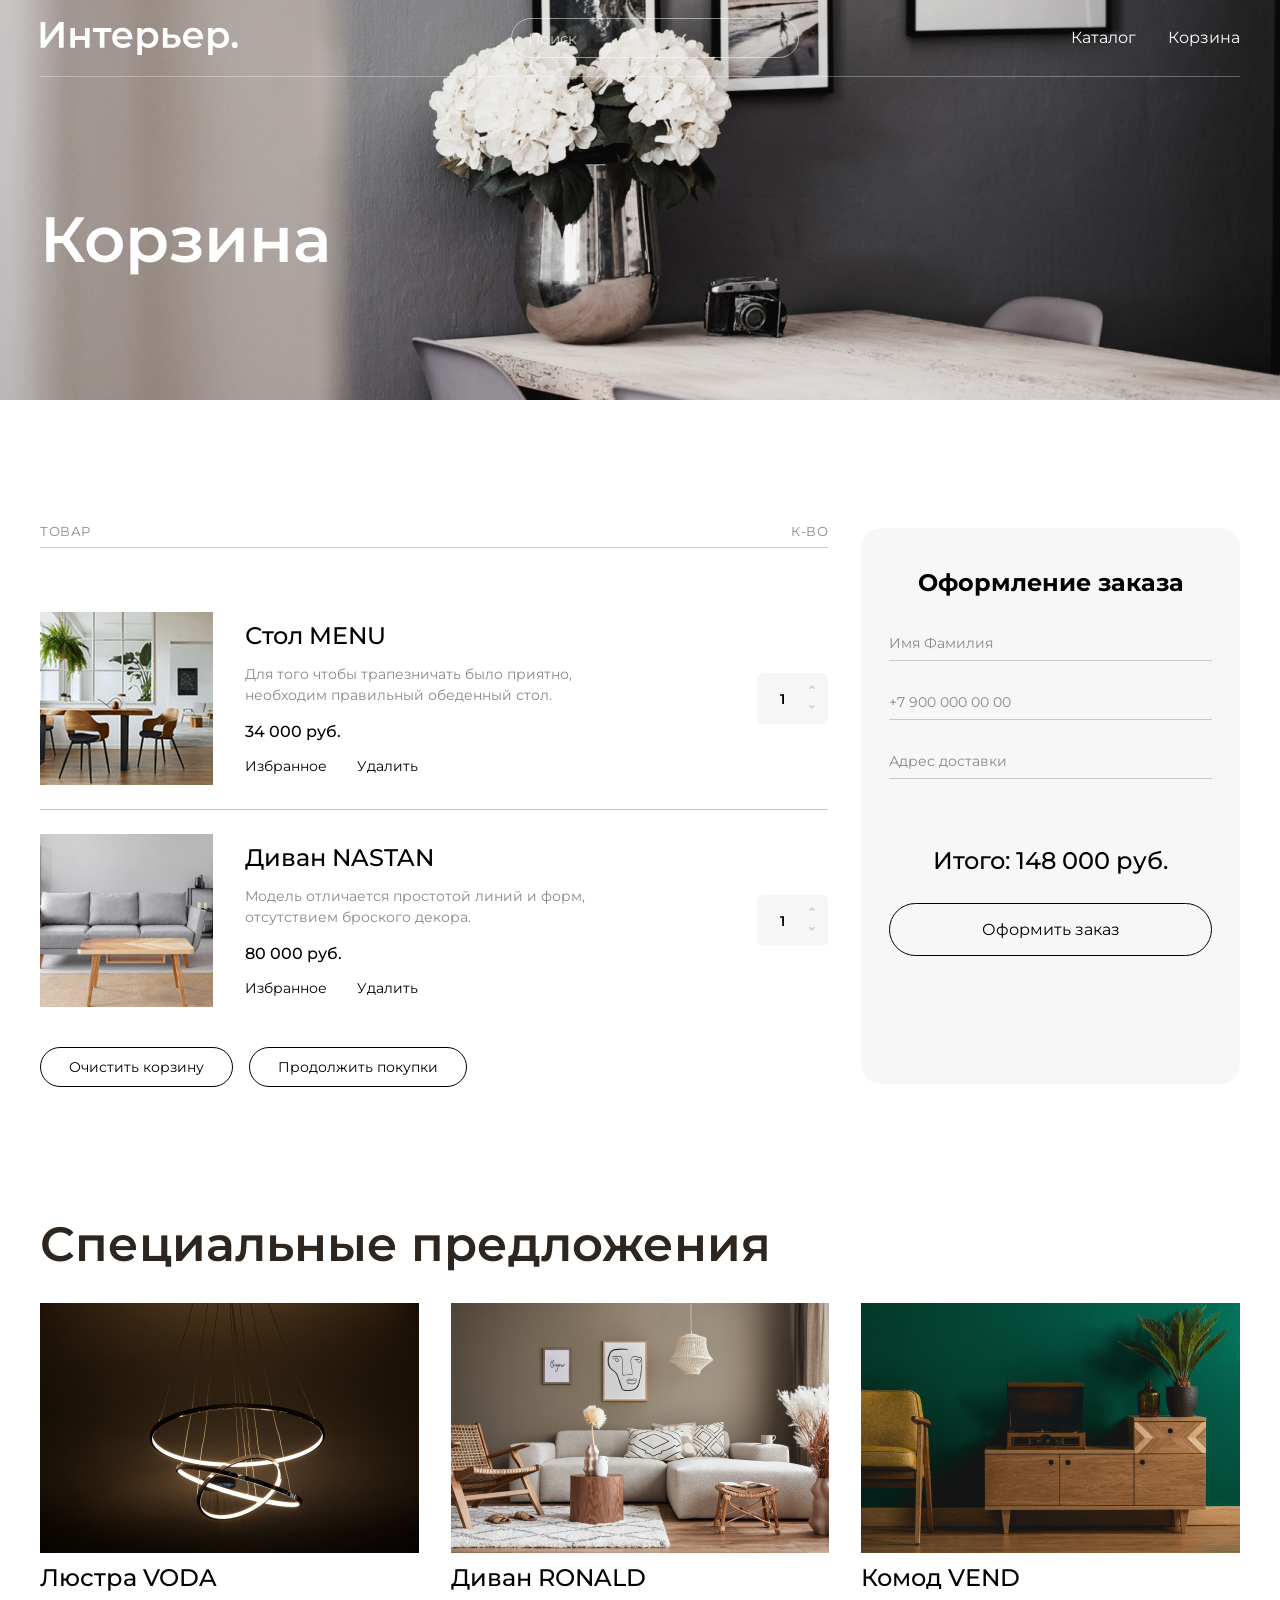
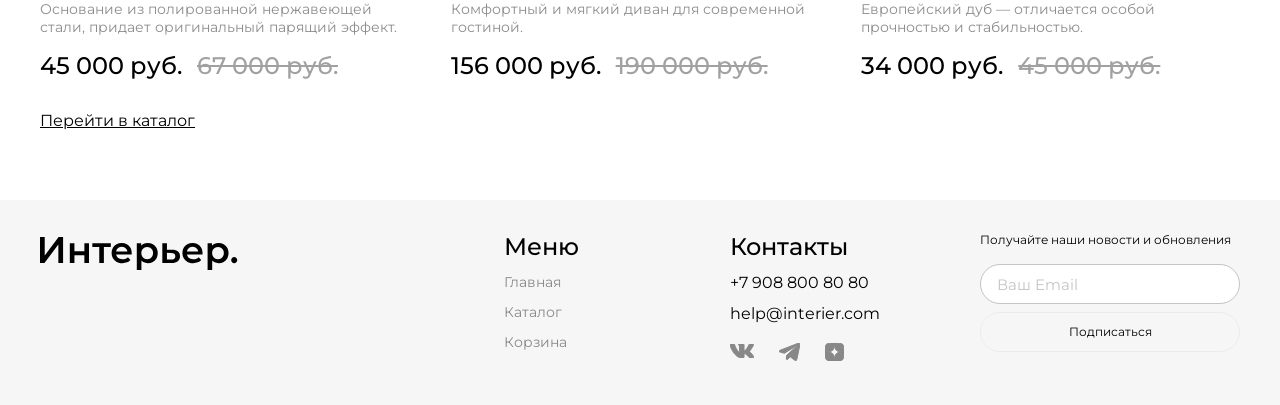
==== card.html @ 229fd005 "Add files via upload" ====
<!DOCTYPE html>
<html lang="ru">
<head>
    <meta charset="UTF-8">
    <meta name="viewport" content="width=device-width, initial-scale=1.0">
    <title>Корзина</title>
    <link rel="preconnect" href="https://fonts.googleapis.com">
    <link rel="preconnect" href="https://fonts.gstatic.com" crossorigin>
    <link href="https://fonts.googleapis.com/css2?family=Montserrat:ital,wght@0,100..900;1,100..900&display=swap" rel="stylesheet">
    <link rel="stylesheet" href="./style.css">
</head>
<body class="page-card">
    <header class="header">
        <div class="container">
            <div class="header__content">
                <a class="logo" href="index.html">
                    <img class="logo-image" src="Img/logo.svg" alt="Логотип мебельного магазина">
                </a>
                <input placeholder="Поиск" class="header__input" type="text" aria-label="Поиск товаров">
                <nav class="nav" aria-label="Основное меню">
                    <ul class="nav__list">
                        <li class="nav__item"><a class="nav__link" href="catalog.html">Каталог</a></li>
                        <li class="nav__item"><a class="nav__link" href="card.html">Корзина</a></li>
                    </ul>
                </nav>
   
                <!-- Мобильная навигация (иконки) -->
                <div class="nav-mobile">
                    <a href="#">
                        <svg width="19" height="19" viewBox="0 0 19 19" fill="none" xmlns="http://www.w3.org/2000/svg">
                            <g clip-path="url(#clip0_53373_428)">
                                <path
                                    d="M9.29907 1.11316C10.9342 1.06267 12.5273 1.63644 13.7542 2.71863C14.9811 3.80099 15.7498 5.31046 15.9036 6.93933C16.0545 8.53827 15.5992 10.133 14.634 11.4139L17.968 14.7469C18.0508 14.8297 18.1166 14.9279 18.1614 15.036C18.2062 15.1442 18.2297 15.2607 18.2297 15.3778C18.2297 15.4949 18.2062 15.6114 18.1614 15.7196C18.1165 15.8277 18.0508 15.9259 17.968 16.0087C17.8853 16.0914 17.7871 16.1572 17.679 16.202C17.5707 16.2469 17.4543 16.2694 17.3372 16.2694C17.22 16.2694 17.1036 16.2469 16.9954 16.202C16.8873 16.1572 16.789 16.0914 16.7063 16.0087L13.3733 12.6747C12.0925 13.6424 10.4962 14.0991 8.89575 13.9491C7.26568 13.7962 5.75519 13.0275 4.67212 11.7997C3.58905 10.5718 3.01496 8.97713 3.06665 7.3407C3.11846 5.7041 3.79274 4.14806 4.95142 2.99109C6.10904 1.83516 7.66391 1.16376 9.29907 1.11316ZM9.50903 2.91882C8.28235 2.92382 7.10691 3.41275 6.2395 4.28015C5.37213 5.14755 4.88317 6.32302 4.87817 7.54968C4.87324 8.77628 5.35288 9.95557 6.21313 10.83C6.64353 11.2674 7.15644 11.6151 7.72192 11.8534C8.28759 12.0918 8.89521 12.2161 9.50903 12.2186C10.1227 12.2211 10.7307 12.1017 11.2981 11.868C11.8657 11.6343 12.3816 11.2903 12.8157 10.8563C13.2497 10.4223 13.5936 9.90633 13.8274 9.33875C14.061 8.77131 14.1804 8.16333 14.178 7.54968C14.1755 6.93585 14.0511 6.32824 13.8127 5.76257C13.5744 5.19707 13.2267 4.68419 12.7893 4.25378C11.9149 3.3935 10.7357 2.91387 9.50903 2.91882Z"
                                    fill="white" stroke="white" stroke-width="0.2" />
                            </g>
                            <defs>
                                <clipPath id="clip0_53373_428">
                                    <rect width="19" height="19" fill="white" />
                                </clipPath>
                            </defs>
                        </svg>
                    </a>
                    <a href="Catalogg.html">
                        <svg width="20" height="20" viewBox="0 0 20 20" fill="none" xmlns="http://www.w3.org/2000/svg">
                            <rect width="4.57143" height="4.57143" fill="white" />
                            <rect y="7.31427" width="4.57143" height="4.57143" fill="white" />
                            <rect y="14.6285" width="4.57143" height="4.57143" fill="white" />
                            <rect x="7.31348" y="7.31427" width="4.57143" height="4.57143" fill="white" />
                            <rect x="7.31348" y="14.6285" width="4.57143" height="4.57143" fill="white" />
                            <rect x="7.31348" width="4.57143" height="4.57143" fill="white" />
                            <rect x="14.6279" y="7.31427" width="4.57143" height="4.57143" fill="white" />
                            <rect x="14.6279" y="14.6285" width="4.57143" height="4.57143" fill="white" />
                            <rect x="14.6279" width="4.57143" height="4.57143" fill="white" />
                        </svg>
                    </a>
                    <a href="card.html">
                        <svg width="25" height="25" viewBox="0 0 25 25" fill="none" xmlns="http://www.w3.org/2000/svg">
                            <path
                                d="M14.5834 20.8333C15.1359 20.8333 15.6658 20.6138 16.0566 20.2231C16.4473 19.8324 16.6667 19.3025 16.6667 18.75C16.6667 18.1975 16.4473 17.6676 16.0566 17.2768C15.6658 16.8861 15.1359 16.6667 14.5834 16.6667C14.0309 16.6667 13.501 16.8861 13.1103 17.2768C12.7196 17.6676 12.5001 18.1975 12.5001 18.75C12.5001 19.3025 12.7196 19.8324 13.1103 20.2231C13.501 20.6138 14.0309 20.8333 14.5834 20.8333ZM7.29174 20.8333C7.84428 20.8333 8.37418 20.6138 8.76488 20.2231C9.15558 19.8324 9.37508 19.3025 9.37508 18.75C9.37508 18.1975 9.15558 17.6676 8.76488 17.2768C8.37418 16.8861 7.84428 16.6667 7.29174 16.6667C6.73921 16.6667 6.20931 16.8861 5.81861 17.2768C5.4279 17.6676 5.20841 18.1975 5.20841 18.75C5.20841 19.3025 5.4279 19.8324 5.81861 20.2231C6.20931 20.6138 6.73921 20.8333 7.29174 20.8333ZM20.873 6.16978C21.133 6.16139 21.3796 6.0522 21.5606 5.86528C21.7416 5.67837 21.8428 5.42839 21.8428 5.16822C21.8428 4.90804 21.7416 4.65807 21.5606 4.47115C21.3796 4.28424 21.133 4.17504 20.873 4.16666H19.674C18.7345 4.16666 17.922 4.81874 17.7178 5.73541L16.4126 11.6125C16.2084 12.5292 15.3959 13.1812 14.4563 13.1812H6.63133L5.12924 7.17082H14.8636C15.1212 7.15907 15.3644 7.04847 15.5425 6.86202C15.7206 6.67558 15.82 6.42764 15.82 6.16978C15.82 5.91192 15.7206 5.66398 15.5425 5.47754C15.3644 5.2911 15.1212 5.18049 14.8636 5.16874H5.12924C4.82473 5.16865 4.5242 5.23799 4.25051 5.37148C3.97682 5.50498 3.73716 5.69912 3.54976 5.93914C3.36236 6.17916 3.23215 6.45875 3.16903 6.75665C3.10591 7.05455 3.11154 7.36292 3.1855 7.65832L4.68758 13.6667C4.79586 14.1002 5.046 14.4851 5.39821 14.7601C5.75042 15.0351 6.18447 15.1844 6.63133 15.1844H14.4563C15.368 15.1845 16.2524 14.8737 16.9636 14.3032C17.6748 13.7328 18.1701 12.9368 18.3678 12.0469L19.674 6.16978H20.873Z"
                                fill="white" />
                        </svg>
                    </a>
                </div>
            </div>
        </div>
    </header>
    <main class="card">
        <section class="top">
            <div class="top__header container">
                <h1 class="top__title">Корзина</h1>
            </div>
        </section>
        <section class="checkout container">
            <form class="cart-form" action="#" method="POST">
                <div class="checkout__left">
                    <div class="checkout__header">
                        <span class="checkout__header-title">Товар</span>
                        <span class="checkout__header-title">К-во</span>
                    </div>
                    <div class="checkout__items">
                        <article class="checkout__item">
                            <div class="checkout__item-image">
                                <img src="Img/card-menu.jpg" alt="Стол MENU" class="checkout__img">
                            </div>
                            <div class="checkout__item-content">
                                <h3 class="checkout__item-title">Стол MENU</h3>
                                <p class="checkout__item-description">Для того чтобы трапезничать было приятно, необходим правильный обеденный стол.</p>
                                <span class="checkout__item-price">34 000 руб.</span>
                                <div class="checkout__item-actions">
                                    <button type="button" class="btn-action">Избранное</button>
                                    <button type="button" class="btn-action btn-action_delete">Удалить</button>
                                </div>
                            </div>
                            <div class="checkout__item-right">
                                <div class="stepper">
                                    <input type="number" class="stepper__input" value="1" min="1" max="99" readonly aria-label="Количество">
                                    <div class="stepper__arrows">
                                        <button type="button" class="stepper__btn stepper__btn_minus" aria-label="Уменьшить количество">—</button>
                                        <button type="button" class="stepper__btn stepper__btn_plus" aria-label="Увеличить количество">+</button>
                                    </div>
                                </div>
                            </div>
                        </article>
                        <article class="checkout__item">
                            <div class="checkout__item-image">
                                <img src="Img/Диван-NASTAN.jpg" alt="Диван NASTAN" class="checkout__img">
                            </div>
                            <div class="checkout__item-content">
                                <h3 class="checkout__item-title">Диван NASTAN</h3>
                                <p class="checkout__item-description">Модель отличается простотой линий и форм, отсутствием броского декора.</p>
                                <span class="checkout__item-price">80 000 руб.</span>
                                <div class="checkout__item-actions">
                                    <button type="button" class="btn-action">Избранное</button>
                                    <button type="button" class="btn-action btn-action_delete">Удалить</button>
                                </div>
                            </div>
                            <div class="checkout__item-right">
                                <div class="stepper">
                                    <input type="number" class="stepper__input" value="1" min="1" max="99" readonly aria-label="Количество">
                                    <div class="stepper__arrows">
                                        <button type="button" class="stepper__btn stepper__btn_minus" aria-label="Уменьшить количество">—</button>
                                        <button type="button" class="stepper__btn stepper__btn_plus" aria-label="Увеличить количество">+</button>
                                    </div>
                                </div>
                            </div>
                        </article>
                
                    </div>
                    <div class="checkout__footer">
                        <button type="button" class="btn-footer-action">Очистить корзину</button>
                        <a href="catalog.html" class="btn-footer-action">Продолжить покупки</a>
                    </div>
                </div>
                <aside class="cart-form__block">
                    <h2 class="cart-form__title">Оформление заказа</h2>
                    <div class="cart-form__inputs">
                        <input type="text" name="username" placeholder="Имя Фамилия" required aria-label="Имя и фамилия">
                        <input type="tel" name="userphone" placeholder="+7 900 000 00 00" required aria-label="Телефон">
                        <input type="text" name="useraddress" placeholder="Адрес доставки" required aria-label="Адрес доставки">
                    </div>
                    <div class="cart-form__total">
                        Итого: <span>148 000 руб.</span>
                    </div>
                    <button type="submit" class="cart-form__submit">Оформить заказ</button>
                </aside>
            </form>
        </section>
        <section class="special-offers-section container">
            <h2 class="section-main-title">Специальные предложения</h2>
            <div class="products-grid-layout">
                <article class="product-card-item">
                    <div class="product-img-container">
                        <img src="Img/Люстра.jpg" alt="Люстра VODA" class="product-img">
                    </div>
                    <h3 class="product-card-title">Люстра VODA</h3>
                    <p class="product-card-text">Основание из полированной нержавеющей стали, придает оригинальный парящий эффект.</p>
                    <div class="price-card-prices">
                        <span class="price-now">45 000 руб.</span>
                        <span class="price-before">67 000 руб.</span>
                    </div>
                </article>
                <article class="product-card-item">
                    <div class="product-img-container">
                        <img src="Img/Диван-Ronald.jpg" alt="Диван RONALD" class="product-img">
                    </div>
                    <h3 class="product-card-title">Диван RONALD</h3>
                    <p class="product-card-text">Комфортный и мягкий диван для современной гостиной.</p>
                    <div class="price-card-prices">
                        <span class="price-now">156 000 руб.</span>
                        <span class="price-before">190 000 руб.</span>
                    </div>
                </article>
                <article class="product-card-item">
                    <div class="product-img-container">
                        <img src="Img/Комод-Vend.jpg" alt="Комод VEND" class="product-img">
                    </div>
                    <h3 class="product-card-title">Комод VEND</h3>
                    <p class="product-card-text">Европейский дуб — отличается особой прочностью и стабильностью.</p>
                    <div class="price-card-prices">
                        <span class="price-now">34 000 руб.</span>
                        <span class="price-before">45 000 руб.</span>
                    </div>
                </article>
            </div>
            <div class="catalog-more">
                <a class="catalog-more__btn" href="catalog.html">Перейти в каталог</a>
            </div>
        </section>
    </main>
    <footer class="footer">
        <div class="footer__center container">
            <a class="footer__logo-link" href="index.html">
                <img class="logo-image" src="Img/logo-footer.svg" alt="Логотип мебельного магазина">
            </a>
            <div class="footer__content">
                <div class="footer__info">
                    <nav class="footer__menu" aria-label="Меню футера">
                        <h2 class="footer__menu-title">Меню</h2>
                        <a class="footer__link" href="index.html">Главная</a>
                        <a class="footer__link" href="catalog.html">Каталог</a>
                        <a class="footer__link" href="card.html">Корзина</a>
                    </nav>
                </div>
                <div class="footer__contact">
                    <h2 class="footer__contact-title">Контакты</h2>
                    <a class="footer__link-contact" href="tel:+79088008080">+7 908 800 80 80</a>
                    <a class="footer__link-contact" href="mailto:help@interier.com">help@interier.com</a>
                    <div class="footer__social">
                        <a class="footer__social-link" href="#" aria-label="Telegram">
                            <svg width="24" height="14" viewBox="0 0 24 14" fill="none" xmlns="http://www.w3.org/2000/svg"><path fill-rule="evenodd" clip-rule="evenodd" d="M23.45 0.948C23.616 0.402 23.45 0 22.655 0H20.03C19.362 0 19.054 0.347 18.887 0.73C18.887 0.73 17.552 3.926 15.661 6.002C15.049 6.604 14.771 6.795 14.437 6.795C14.27 6.795 14.019 6.604 14.019 6.057V0.948C14.019 0.292 13.835 0 13.279 0H9.151C8.734 0 8.483 0.304 8.483 0.593C8.483 1.214 9.429 1.358 9.526 3.106V6.904C9.526 7.737 9.373 7.888 9.039 7.888C8.149 7.888 5.984 4.677 4.699 1.003C4.45 0.288 4.198 0 3.527 0H0.9C0.15 0 0 0.347 0 0.73C0 1.412 0.89 4.8 4.145 9.281C6.315 12.341 9.37 14 12.153 14C13.822 14 14.028 13.632 14.028 12.997V10.684C14.028 9.947 14.186 9.8 14.715 9.8C15.105 9.8 15.772 9.992 17.33 11.467C19.11 13.216 19.403 14 20.405 14H23.03C23.78 14 24.156 13.632 23.94 12.904C23.702 12.18 22.852 11.129 21.725 9.882C21.113 9.172 20.195 8.407 19.916 8.024C19.527 7.533 19.638 7.314 19.916 6.877C19.916 6.877 23.116 2.451 23.449 0.948H23.45Z" fill="#888888"/></svg>
                        </a>
                        <a class="footer__social-link" href="#" aria-label="VKontakte">
                            <svg width="21" height="18" viewBox="0 0 21 18" fill="none" xmlns="http://www.w3.org/2000/svg"><path d="M19.2952 0.200894L0.690181 7.4125C-0.0585179 7.74834 -0.311748 8.42087 0.50922 8.78587L5.28221 10.3105L16.8227 3.14143C17.4528 2.69136 18.0979 2.81137 17.5428 3.30647L7.63109 12.3272L7.31974 16.1448C7.60812 16.7342 8.13615 16.737 8.47297 16.444L11.2152 13.8359L15.9117 17.3709C17.0025 18.02 17.596 17.6011 17.8307 16.4114L20.9112 1.74952C21.231 0.285058 20.6856 -0.360199 19.2952 0.200894Z" fill="#888888"/></svg>
                        </a>
                        <a class="footer__social-link" href="#" aria-label="YouTube">
                            <svg width="19" height="18" viewBox="0 0 19 18" fill="none" xmlns="http://www.w3.org/2000/svg"><path d="M11.3321 10.7357C9.83929 12.195 9.73071 14.0143 9.60178 18C13.5239 18 16.2314 17.9871 17.6293 16.7014C18.9864 15.3771 19 12.69 19 9.09643C14.7929 9.225 12.8725 9.32143 11.3321 10.7357ZM0 9.09643C0 12.69 0.0135714 15.3771 1.37071 16.7014C2.76857 17.9871 5.47607 18 9.39821 18C9.2625 14.0143 9.16071 12.195 7.66786 10.7357C6.1275 9.32143 4.20714 9.21857 0 9.09643ZM9.39821 0C5.48286 0 2.76857 0.0128571 1.37071 1.29857C0.0135714 2.62286 0 5.31 0 8.90357C4.20714 8.775 6.1275 8.67857 7.66786 7.26429C9.16071 5.805 9.26929 3.98571 9.39821 0ZM11.3321 7.26429C9.83929 5.805 9.73071 3.98571 9.60178 0C13.5239 0 16.2314 0.0128571 17.6293 1.29857C18.9864 2.62286 19 5.31 19 8.90357C14.7929 8.775 12.8725 8.67857 11.3321 7.26429Z" fill="#888888"/></svg>
                        </a>
                    </div>
                </div>
                <form class="footer__form" action="#" aria-label="Подписка на рассылку">
                    <p class="footer__form-title">Получайте наши новости и обновления</p>
                    <div class="footer__form-group">
                        <input class="footer__input" placeholder="Ваш Email" type="email" required aria-label="Email для подписки">
                    </div>
                    <button class="footer__button">Подписаться</button>
                </form>
            </div>
        </div>
    </footer>
</body>
</html>
---- style.css ----
@charset "UTF-8";
* {
  box-sizing: border-box;
  margin: 0;
  padding: 0;
  font-family: "Montserrat", "Arial", sans-serif;
}

html {
  height: auto;
  overflow-y: scroll;
}

body {
  background-color: #FFFFFF;
  color: #000000;
  min-height: 100vh;
  position: relative;
}

img {
  max-width: 100%;
  display: block;
}

a {
  text-decoration: none;
  color: inherit;
}

a:hover {
  text-decoration: underline;
}

.container {
  max-width: 1200px;
  margin: 0 auto;
  box-sizing: border-box;
}

.header {
  position: absolute;
  top: 0;
  left: 0;
  width: 100%;
  height: 77px;
  background-color: transparent;
  z-index: 9999;
}

.header .container {
  height: 100%;
}

.header__content {
  padding-top: 28px;
  padding-bottom: 28px;
  height: 100%;
  display: flex;
  flex-direction: row;
  align-items: center;
  justify-content: space-between;
  border-bottom: 0.5px solid rgba(255, 255, 255, 0.3);
  width: 100%;
}

.logo-image {
  width: 198px;
  height: 44px;
}

.header__input {
  width: 288px;
  height: 40px;
  padding: 0 16px;
  background: transparent;
  border: 1px solid rgba(255, 255, 255, 0.5);
  border-radius: 20px;
  font-weight: 400;
  font-size: 15px;
  color: #FFFFFF;
  outline: none;
}

.header__input::-moz-placeholder {
  color: rgba(255, 255, 255, 0.7);
}

.header__input::placeholder {
  color: rgba(255, 255, 255, 0.7);
}

.nav__list {
  list-style-type: none;
  display: flex;
  flex-direction: row;
  gap: 32px;
  font-size: 16px;
  line-height: 20px;
  color: #FFFFFF;
}

.nav-mobile {
  display: none;
}

.header__link {
  color: #FFFFFF;
}

.promo {
  position: relative;
  width: 100%;
  background-image: url(Img/hero-page.jpg);
  background-size: cover;
  background-position: center;
  background-repeat: no-repeat;
  padding-top: 76px;
  height: 735px;
}

.promo__wrapper {
  color: #FFFFFF;
  width: 100%;
  display: flex;
  flex-direction: column;
  margin-bottom: 435px;
  margin-top: 63px;
}

.promo__title {
  font-weight: 600;
  font-size: 64px;
  line-height: 70px;
  max-width: 792px;
  min-height: 140px;
  margin-bottom: 24px;
  color: #FFFFFF;
}

.promo__text {
  font-size: 29px;
  font-weight: 400;
  line-height: 100%;
  color: #FFFFFF;
  margin: 0 0 40px 0;
}

.promo__link {
  display: block;
  width: -moz-max-content;
  width: max-content;
  white-space: nowrap;
  color: #FFFFFF;
  text-decoration: underline;
  font-size: 16px;
  font-weight: 400;
  line-height: 24px;
  transition: color 0.2s ease, -webkit-text-decoration 0.2s ease;
  transition: color 0.2s ease, text-decoration 0.2s ease;
  transition: color 0.2s ease, text-decoration 0.2s ease, -webkit-text-decoration 0.2s ease;
}

.promo__link:hover {
  color: #888888;
  text-decoration: none;
}

.furniture-categories-section,
.special-offers-section,
.catalog-product-section {
  padding-top: 64px;
}

.section-main-title {
  font-size: 48px;
  font-weight: 600;
  color: #2c2520;
  margin-bottom: 30px;
  text-align: left;
}

.categories-grid-layout {
  display: grid;
  grid-template-columns: repeat(6, 1fr);
  gap: 30px;
  width: 100%;
}

.category-tile {
  position: relative;
  overflow: hidden;
  display: flex;
  align-items: center;
  justify-content: center;
  height: 415px;
}

.tile-large {
  grid-column: span 3;
}

.tile-small {
  grid-column: span 2;
}

.category-tile img {
  position: absolute;
  top: 0;
  left: 0;
  width: 100%;
  height: 100%;
  -o-object-fit: cover;
  object-fit: cover;
  display: block;
  z-index: 1;
}

.tile-text {
  font-family: "Montserrat", sans-serif;
  font-size: 34px;
  font-weight: 600;
  color: #FFFFFF;
  letter-spacing: 1px;
  text-transform: uppercase;
  z-index: 2;
  text-align: center;
}

.products-grid-layout {
  display: grid;
  grid-template-columns: repeat(3, 1fr);
  gap: 30px 32px;
}

.product-card-item {
  display: flex;
  flex-direction: column;
}

.product-img-container {
  position: relative;
  margin-bottom: 10px;
}

.product-img-container img {
  height: 250px;
  width: 379px;
}

.product-actions {
  position: absolute;
  top: 16px;
  right: 16px;
  display: flex;
  gap: 12px;
  opacity: 0;
  transform: translateY(10px);
  transition: all 0.3s ease;
  z-index: 10;
}

.product-card-item:hover .product-actions {
  opacity: 1;
  transform: translateY(0);
}

.btn-action {
  height: 36px;
  border-radius: 50%;
  border: none;
  background-color: rgba(255, 255, 255, 0.9);
  color: #333;
  cursor: pointer;
  display: flex;
  align-items: center;
  justify-content: center;
  transition: all 0.2s ease;
  text-decoration: none;
}

.btn-action:hover {
  transform: scale(1.1);
  box-shadow: 0 6px 16px rgba(0, 0, 0, 0.2);
}

.btn-action svg path {
  transition: fill 0.2s ease;
}

.btn-action:hover svg path {
  fill: brown;
}

.product-img {
  width: 100%;
  height: 100%;
  -o-object-fit: cover;
  object-fit: cover;
  display: block;
  transition: transform 0.5s ease;
}

.product-img:hover {
  transform: scale(1.05);
}

.product-card-title {
  font-family: "Montserrat", sans-serif;
  font-size: 24px;
  font-weight: 500;
  color: #000;
  margin: 0 0 8px 0;
}

.product-card-text {
  font-size: 14px;
  font-weight: 400;
  color: #8c8c8c;
  margin: 0 0 15px 0;
  flex-grow: 1;
}

.price-card-prices {
  display: flex;
  align-items: center;
  gap: 15px;
}

.price-now {
  font-size: 24px;
  font-weight: 500;
  color: #000000;
}

.price-before {
  font-size: 24px;
  font-weight: 500;
  color: #a1a1a1;
  text-decoration: line-through;
}

.catalog-more {
  display: flex;
  justify-content: flex-start; /* слева, как в макете */
  align-items: center;
  width: 100%;
  margin-top: 30px;
  margin-bottom: 68px; /* по макету отступ до подвала больше */
}

.catalog-more__btn {
  background: none;
  border: none;
  font-size: 16px;
  line-height: 1.4;
  text-decoration: underline;
  color: #000000;
  cursor: pointer;
  font-family: "Montserrat", sans-serif;
  font-weight: 400;
  transition: color 0.2s ease, transform 0.2s ease;
}

.catalog-more__btn:hover {
  transform: scale(1.05);
  color: #888888;
  text-decoration: none;
}

footer {
  background: #f7f6f6;
  padding-top: 32px;
  padding-bottom: 40px;
  width: 100%;
}

.footer__center {
  max-width: 1200px;
  margin: 0 auto;
  display: flex;
  justify-content: space-between;
  align-items: flex-start;
  gap: 20px;
}

.footer__content {
  display: flex;
  flex-direction: row;
  gap: 100px;
}

.footer__menu,
.footer__contact {
  display: flex;
  gap: 12px;
  flex-direction: column;
  align-items: flex-start;
}

.footer__menu-title,
.footer__contact-title {
  font-size: 24px;
  font-weight: 500;
  color: #000000;
  width: 126px;
}

.footer__menu-list {
  list-style: none;
  margin: 0;
  padding: 0;
}

.footer__link {
  font-size: 14px;
  color: #888888;
}

.footer__link:hover {
  transform: scale(1.05);
}

.footer__form {
  display: flex;
  flex-direction: column;
  align-items: flex-start;
}

.footer__form-title {
  font-weight: 400;
  font-size: 12px;
  color: #000000;
  margin-bottom: 15px;
  line-height: 1.4;
  display: block;
}

.footer__input {
  width: 260px;
  height: 40px;
  background: #FFFFFF;
  border: 1px solid #C4C4C4;
  border-radius: 20px;
  font-weight: normal;
  font-size: 15px;
  line-height: 18px;
  color: #000000;
  padding: 8px 16px;
  outline: none;
}

.footer__input::-moz-placeholder {
  color: #C4C4C4;
}

.footer__input::placeholder {
  color: #C4C4C4;
}

.footer__button {
  width: 260px;
  height: 40px;
  padding: 0 16px;
  background: transparent;
  border: 1px solid rgba(222, 215, 215, 0.41);
  border-radius: 20px;
  font-weight: 400;
  font-size: 12px;
  line-height: 18px;
  color: #000000;
  outline: none;
  margin-top: 8px;
  cursor: pointer;
}

.footer__button:hover {
  transform: scale(1.05);
  background-color: #000000;
  color: #FFFFFF;
}

.footer__social {
  display: flex;
  gap: 25px;
  margin-top: 8px;
}

.footer__social-link {
  display: inline-block;
  vertical-align: middle;
  transition: transform 0.2s ease;
}

.footer__social-link svg path {
  fill: #888888;
  stroke: #888888;
  transition: fill 0.2s ease, stroke 0.2s ease;
}

.footer__social-link:hover {
  transform: scale(1.12);
}

.footer__social-link:hover svg path {
  fill: #000000;
  stroke: #000000;
}

.footer__link-contact:hover {
  transform: scale(1.05);
}

/* Каталог */
.crown {
  position: relative;
  background-size: cover;
  background-position: center;
  background-repeat: no-repeat;
  width: 100%;
  height: 400px;
  background-image: url(Img/Catalog.jpg);
}

.crown__header {
  width: 100%;
}

.crown__title {
  position: absolute;
  width: -moz-max-content;
  width: max-content;
  height: 70px;
  font-weight: 600;
  top: 204px;
  font-size: 64px;
  line-height: 70px;
  color: #FFFFFF;
}

.catalog__nav {
  display: flex;
  justify-content: space-between;
  align-items: center;
  width: 100%;
  margin-top: 70px;
  margin-bottom: 36px;
}

.catalog__filters {
  display: flex;
  gap: 15px;
  justify-content: center;
}

.dropdown-wrapper {
  position: relative;
  display: inline-block;
}

.catalog__filter-btn,
.filter-trigger {
  max-width: 300px;
  height: 40px;
  padding: 0 45px 0 25px;
  background: transparent;
  border: 1px solid #C4C4C4;
  box-sizing: border-box;
  border-radius: 30px;
  font-weight: 500;
  font-size: 16px;
  line-height: 40px;
  cursor: pointer;
  font-family: "Montserrat", "Arial";
  gap: 12px;
  appearance: none;
  -webkit-appearance: none;
  -moz-appearance: none;
  background-image: url(Img/arrow.svg);
  background-repeat: no-repeat;
  background-position: right 18px center;
  background-size: 20px 11px;
  transition: background-color 0.2s ease, color 0.2s ease;
}

.catalog__filter-btn:hover {
  transform: scale(1.05);
}

.catalog__filter-btn:focus,
.filter-trigger:focus {
  outline: none;
  border-color: #888888;
}

.btn-form {
  position: relative;
  display: inline-block;
}

.filter-toggle-checkbox {
  position: absolute;
  width: 1px;
  height: 1px;
  padding: 0;
  margin: -1px;
  overflow: hidden;
  clip: rect(0, 0, 0, 0);
  border: 0;
}

.filter-trigger {
  display: inline-block;
  pointer-events: auto;
  transition: background-color 0.2s ease, color 0.2s ease;
}

.filter-trigger:hover {
  transform: scale(1.05);
}

.btn-form .form {
  display: none;
  background-color: #ffffff;
  box-shadow: 0px 4px 67px -12px rgba(0, 0, 0, 0.32);
  box-sizing: border-box;
  z-index: 100;
}

.filter-toggle-checkbox:checked ~ .form {
  display: block;
}

.catalog__filters .btn-form .form {
  position: absolute;
  top: calc(100% + 14px);
  right: 0;
  z-index: 100;
  width: 540px;
  background: #FFFFFF;
  padding: 40px;
  box-shadow: 0px 4px 67px -12px rgba(0, 0, 0, 0.32);
  box-sizing: border-box;
}

.catalog__filters .form .form-container {
  display: grid;
  grid-template-columns: 1fr 1fr;
  -moz-column-gap: 40px;
       column-gap: 40px;
  row-gap: 24px;
}

.catalog__filters .form .form-left-side {
  display: flex;
  flex-direction: column;
  gap: 28px;
}

.catalog__filters .form .form-right-side {
  display: flex;
  flex-direction: column;
}

.catalog__filters .form .form-container fieldset {
  border: none;
  padding: 0;
  margin: 0;
}

.catalog__filters .form .form-container legend {
  font-family: "Montserrat", sans-serif;
  font-weight: 500;
  font-size: 16px;
  line-height: 20px;
  color: #000000;
  margin-bottom: 16px;
  padding: 0;
}

.catalog__filters .form .form-container .input-group {
  display: flex;
  align-items: center;
  margin-bottom: 12px;
  position: relative;
}

.catalog__filters .form .form-container .input-group input[type=radio],
.catalog__filters .form .form-container .input-group input[type=checkbox] {
  position: absolute;
  opacity: 0;
  width: 0;
  height: 0;
  margin: 0;
}

.catalog__filters .form .form-container .input-group label {
  font-family: "Montserrat", sans-serif;
  font-size: 14px;
  line-height: 16px;
  color: #000000;
  cursor: pointer;
  -webkit-user-select: none;
     -moz-user-select: none;
          user-select: none;
  display: flex;
  align-items: center;
  position: static;
  padding-left: 0;
  margin: 0;
}

.catalog__filters .form .form-container .input-group label::before {
  content: "";
  display: inline-block;
  width: 16px;
  height: 16px;
  border: 1px solid #C4C4C4;
  box-sizing: border-box;
  background-color: #FFFFFF;
  flex-shrink: 0;
  margin-right: 12px;
  transition: border-color 0.2s, background-color 0.2s;
}

.catalog__filters .form .filter-delivery .input-group label::before {
  border-radius: 50%;
}

.catalog__filters .form .filter-rooms .input-group label::before {
  border-radius: 2px;
}

.catalog__filters .form .form-container .input-group input[type=radio]:checked + label::before,
.catalog__filters .form .form-container .input-group input[type=checkbox]:checked + label::before {
  border-color: #000000;
  background-image: url("Img/Vector-1.png");
  background-repeat: no-repeat;
  background-position: center;
}

.catalog__filters .form .color-grid {
  display: flex;
  flex-wrap: wrap;
  gap: 14px;
  max-width: 210px;
  margin-top: 4px;
}

.catalog__filters .form .filter-colors .color-box input[type=checkbox] {
  display: none;
}

.catalog__filters .form .filter-colors .color-box {
  display: block;
  margin: 0;
  padding: 0;
  width: 15px;
  height: 15px;
}

.catalog__filters .form .filter-colors .color-box label {
  display: block;
  position: relative;
  width: 15px;
  height: 15px;
  cursor: pointer;
  border: 1px solid rgba(0, 0, 0, 0.1);
  box-sizing: border-box;
  transition: transform 0.1s ease;
}

.catalog__filters .form .filter-colors .color-box label::before {
  display: none;
}

.catalog__filters .form .filter-colors .color-box label:hover {
  transform: scale(1.1);
}

.catalog__filters .form .c-white {
  background-color: #FFFFFF;
}

.catalog__filters .form .c-black {
  background-color: #000000;
}

.catalog__filters .form .c-grey {
  background-color: #7A7A7A;
}

.catalog__filters .form .c-red {
  background-color: #FF0000;
}

.catalog__filters .form .c-orange {
  background-color: #FFA500;
}

.catalog__filters .form .c-yellow {
  background-color: #FFFF00;
}

.catalog__filters .form .c-green {
  background-color: #008000;
}

.catalog__filters .form .c-mountain {
  background-color: #1ccc97;
}

.catalog__filters .form .c-cerulean {
  background-color: #00FFFF;
}

.catalog__filters .form .c-blue {
  background-color: #000AF8;
}

.catalog__filters .form .c-violet {
  background-color: #6710d6;
}

.catalog__filters .form .c-purple {
  background-color: #800080;
}

.catalog__filters .form .c-mauve {
  background-color: #D89AFF;
}

.catalog__filters .form .c-pink {
  background-color: #FFC0CB;
}

.catalog__filters .form .filter-colors .color-box input[type=checkbox]:checked + label::after {
  content: "";
  position: absolute;
  top: 50%;
  left: 50%;
  transform: translate(-50%, -50%);
  width: 12px;
  height: 10px;
  background-image: url("Img/Vector-1.png");
  background-repeat: no-repeat;
  background-position: center;
}

.catalog__filters .form .filter-colors input[type=checkbox]:checked + label.c-black::after {
  filter: invert(1);
}

.catalog__filters .form .range-container {
  display: flex;
  flex-direction: column;
  gap: 14px;
  width: 100%;
}

.catalog__filters .form .range-inputs {
  display: flex;
  justify-content: space-between;
  font-family: "Montserrat", sans-serif;
  font-size: 14px;
  line-height: 16px;
  color: #000000;
}

.catalog__filters .form .slider-wrapper {
  position: relative;
  width: 100%;
  height: 12px;
  display: flex;
  align-items: center;
}

.catalog__filters .form .slider-track {
  position: absolute;
  left: 0;
  right: 0;
  height: 2px;
  background-color: #000000;
  z-index: 1;
}

.catalog__filters .form .slider-wrapper input[type=range] {
  position: absolute;
  width: 100%;
  background: none;
  pointer-events: none;
  -moz-appearance: none;
       appearance: none;
  -webkit-appearance: none;
  margin: 0;
  z-index: 2;
}

.catalog__filters .form .slider-wrapper input[type=range]::-webkit-slider-thumb {
  height: 8px;
  width: 8px;
  border-radius: 50%;
  background: #000000;
  cursor: pointer;
  pointer-events: auto;
  appearance: none;
  -webkit-appearance: none;
  border: none;
}

.catalog__filters .form .slider-wrapper input[type=range]::-moz-range-thumb {
  height: 8px;
  width: 8px;
  border-radius: 50%;
  background: #000000;
  cursor: pointer;
  pointer-events: auto;
  border: none;
}

.catalog__filters .form .submit-filters-btn {
  grid-column: 1/-1;
  justify-self: right;
  margin-top: 16px;
  width: 190px;
  height: 40px;
  background: transparent;
  border: 1px solid #040404;
  border-radius: 30px;
  font-family: "Montserrat", sans-serif;
  font-weight: 400;
  font-size: 14px;
  line-height: 40px;
  color: #000000;
  cursor: pointer;
  text-align: center;
  transition: background 0.2s ease, color 0.2s ease;
}

.catalog__filters .form .submit-filters-btn:hover {
  background: #000000;
  color: #FFFFFF;
}

/* Конец навигации */
.catalog__grid {
  display: grid;
  grid-template-columns: repeat(3, 1fr);
  gap: 48px 33px;
  margin: 0 auto;
}

.grid__item {
  display: flex;
  flex-direction: column;
}

.product-actions {
  position: absolute;
  top: 16px;
  right: 16px;
  display: flex;
  gap: 12px;
  opacity: 0;
  transform: translateY(10px);
  transition: all 0.1s ease;
  z-index: 10;
}

.grid__item:hover .product-actions {
  opacity: 1;
  transform: translateY(0);
}

.btn-action {
  height: 36px;
  border-radius: 50%;
  border: none;
  background-color: rgba(255, 255, 255, 0.9);
  color: #333;
  cursor: pointer;
  display: flex;
  align-items: center;
  justify-content: center;
  transition: all 0.2s ease;
  text-decoration: none;
}

.btn-action:hover {
  transform: scale(1.1);
  box-shadow: 0 6px 16px rgba(0, 0, 0, 0.2);
}

.btn-action svg path {
  transition: fill 0.2s ease;
}

.btn-action:hover svg path {
  fill: brown;
}

.card__image {
  width: 100%;
  height: 100%;
  -o-object-fit: cover;
  object-fit: cover;
  display: block;
  transition: transform 0.5s ease;
}

.card__image:hover {
  transform: scale(1.05);
}

.card__image img {
  height: 100%;
  width: 100%;
}

.card__desc {
  flex-grow: 1;
  margin-bottom: 12px;
  font-size: 14px;
  color: #8c8c8c;
  line-height: 1.4;
  margin: 0 0 15px 0;
  flex-grow: 1;
}

.card__title {
  font-family: "Montserrat", sans-serif;
  font-size: 24px;
  font-weight: 500;
  color: #000;
  margin: 0 0 8px 0;
  margin-top: 20px;
}

.card__price {
  font-family: "Montserrat", sans-serif;
  font-size: 24px;
  font-weight: 500;
  color: #000;
}

.show-more-box {
  display: flex;
  justify-content: space-between;
  align-items: center;
  width: 100%;
  margin-bottom: 68px;
}

.show-more-btn {
  background: none;
  border: none;
  font-size: 16px;
  line-height: 1.4;
  text-decoration: underline;
  color: #000000;
  cursor: pointer;
  font-family: "Montserrat", sans-serif;
  font-weight: 400;
  transition: color 0.2s ease, -webkit-text-decoration 0.2s ease;
  transition: color 0.2s ease, text-decoration 0.2s ease;
  transition: color 0.2s ease, text-decoration 0.2s ease, -webkit-text-decoration 0.2s ease;
}

.show-more-btn:hover {
  background: none;
  color: #888888;
  text-decoration: none;
}

/* ===== КОРЗИНА ===== */
.top {
  width: 100%;
  background-size: cover;
  background-position: center;
  background-repeat: no-repeat;
  height: 400px;
  background-image: url(Img/Card.jpg);
}

.top__header {
  color: #FFFFFF;
  width: 100%;
  display: flex;
  flex-direction: column;
  margin-bottom: 435px;
}

.top__title {
  position: absolute;
  font-weight: 600;
  width: 292px;
  top: 204px;
  font-size: 64px;
  line-height: 70px;
}

.checkout {
  margin-top: 64px;
  margin-bottom: 64px;
}

/* Двухколоночная сетка: слева товары, справа форма */
.cart-form {
  display: grid;
  grid-template-columns: 1fr 379px;
  align-items: start;
  gap: 33px;
  width: 100%;
  box-sizing: border-box;
  padding-top: 64px;
}

/* Левая колонка */
.checkout__left {
  display: flex;
  flex-direction: column;
  gap: 40px;
  width: 100%;
}

/* Шапка колонок «Товар» / «К-во» */
.checkout__header {
  display: flex;
  justify-content: space-between;
  align-items: center;
  padding-bottom: 14px;
  border-bottom: 1px solid #cacaca;
  height: 20px;
  box-sizing: border-box;
  width: 100%;
}

.checkout__header-title {
  font-size: 13px;
  color: #888888;
  text-transform: uppercase;
  letter-spacing: 0.5px;
  font-weight: 400;
}

.checkout__items {
  display: flex;
  flex-direction: column;
}

/* Карточка товара */
.checkout__item {
  display: flex;
  align-items: flex-start;
  padding: 24px 0;
  border-bottom: 1px solid #cacaca;
  gap: 32px;
}

.checkout__item:last-child {
  border-bottom: none;
  padding-bottom: 0;
}

/* Картинка строго 173×173, как в макете */
.checkout__item-image {
  width: 173px;
  height: 173px;
  flex-shrink: 0;
  position: relative;
  overflow: hidden;
  margin-bottom: 0;
}

.checkout__img {
  width: 100%;
  height: 100%;
  -o-object-fit: cover;
     object-fit: cover;
  display: block;
  transition: transform 0.5s ease;
}

.checkout__img:hover {
  transform: scale(1.2);
}

/* Контент — по вертикальному центру картинки */
.checkout__item-content {
  flex-grow: 1;
  display: flex;
  flex-direction: column;
  align-items: flex-start;
  justify-content: center;
  align-self: stretch;
}

.checkout__item-title {
  font-size: 24px;
  font-weight: 500;
  margin-bottom: 14px;
  line-height: 1.2;
}

.checkout__item-description {
  font-size: 14px;
  color: #888888;
  line-height: 1.5;
  margin-bottom: 16px;
  max-width: 400px;
}

.checkout__item-price {
  font-size: 16px;
  font-weight: 500;
  white-space: nowrap;
  margin-bottom: 16px;
}

/* Ссылки «Избранное» / «Удалить» — текстовые,
   перекрываем круглую кнопку из style.css */
.checkout__item-actions {
  display: flex;
  gap: 30px;
  font-weight: 400;
  font-size: 14px;
  font-family: "Montserrat", "Arial", sans-serif;
}

.checkout__item-actions .btn-action {
  background: none;
  border: none;
  padding: 0;
  font-size: 14px;
  color: #000000;
  cursor: pointer;
  font-weight: 400;
  height: auto;
  border-radius: 0;
}

.checkout__item-actions .btn-action:hover {
  text-decoration: underline;
  transform: none;
  box-shadow: none;
}

/* Степпер справа, по центру карточки */
.checkout__item-right {
  flex-shrink: 0;
  margin-left: auto;
  align-self: center;
  display: flex;
  align-items: center;
}

/* Степпер количества */
.stepper {
  position: relative;
}

.stepper__input {
  width: 71px;
  height: 51px;
  background-color: #F7F6F6;
  border-radius: 6px;
  border: none;
  text-align: center;
  font-size: 14px;
  font-weight: 600;
  outline: none;
  font-family: "Montserrat", sans-serif;
  padding-right: 20px;
}

.stepper__input::-webkit-outer-spin-button,
.stepper__input::-webkit-inner-spin-button {
  -webkit-appearance: none;
  margin: 0;
}

.stepper__input[type=number] {
  -moz-appearance: textfield;
}

.stepper__arrows {
  position: absolute;
  right: 8px;
  top: 48%;
  transform: translateY(-50%);
  display: flex;
  flex-direction: column-reverse;
  gap: 4px;
}

.stepper__btn_plus,
.stepper__btn_minus {
  display: inline-flex;
  width: 16px;
  height: 16px;
  border: none;
  background-color: transparent;
  background-repeat: no-repeat;
  background-position: center;
  cursor: pointer;
  text-indent: -9999px;
}

.stepper__btn_plus {
  background-image: url(Img/plus.png);
}

.stepper__btn_minus {
  background-image: url(Img/minus.png);
}

/* Кнопки под списком */
.checkout__footer {
  display: flex;
  gap: 16px;
}

.btn-footer-action {
  display: inline-block;
  text-decoration: none;
  color: #000000;
  text-align: center;
  padding: 10px 28px;
  border: 1px solid #000000;
  background-color: transparent;
  font-size: 14px;
  font-weight: 400;
  border-radius: 50px;
  cursor: pointer;
  transition: background-color 0.2s ease, color 0.2s ease;
}

a.btn-footer-action {
  text-decoration: none;
}

.btn-footer-action:hover {
  transform: scale(1.05);
  background-color: #000000;
  color: #FFFFFF;
}

/* ===== ПРАВАЯ ЧАСТЬ: Оформление заказа ===== */
.cart-form__block {
  background-color: #f7f7f7;
  border-radius: 20px;
  padding: 40px 28px;
  display: flex;
  flex-direction: column;
  box-sizing: border-box;
  width: 379px;
  height: 556px;
}

.cart-form__title {
  font-size: 24px;
  font-weight: 700;
  margin-bottom: 29px;
  text-align: center;
}

.cart-form__inputs {
  display: flex;
  flex-direction: column;
  gap: 24px;
}

.cart-form__inputs input {
  background: transparent;
  border: none;
  border-bottom: 1px solid #cacaca;
  padding: 8px 0;
  font-size: 14px;
  color: #000000;
  outline: none;
  transition: border-color 0.2s ease;
}

.cart-form__inputs input::-moz-placeholder {
  color: #888888;
}

.cart-form__inputs input::placeholder {
  color: #888888;
}

.cart-form__inputs input:focus {
  border-color: #000000;
}

.cart-form__total {
  font-size: 24px;
  font-weight: 500;
  text-align: center;
  margin-top: 67px;
  margin-bottom: 28px;
}

.cart-form__total span {
  font-weight: 500;
}

.cart-form__submit {
  position: relative;
  padding: 16px;
  background-color: transparent;
  color: #000000;
  border: 1px solid #000000;
  border-radius: 50px;
  font-size: 16px;
  font-weight: 400;
  cursor: pointer;
  transition: transform 0.2s ease, background-color 0.2s ease, color 0.2s ease;
}

.cart-form__submit:hover {
  transform: scale(1.05);
  background-color: #000000;
  color: #FFFFFF;
}

/* Планшетная версия сайта */
@media (min-width: 768px) and (max-width: 1024px) {
  .container {
    padding-left: 24px;
    padding-right: 24px;
  }
  .promo {
    background-image: url(Img/hero-page-tablet.png);
  }
  .crown {
    background-image: url(Img/catalog-tablet.png);
  }
  .top {
    background-image: url(Img/card-tablet.png);
  }
  .content {
    padding-left: 0;
    padding-right: 0;
  }
  .header {
    height: auto;
    position: absolute;
    top: 0;
    left: 0;
    width: 100%;
  }
  .header__content {
    padding-top: 28px;
    padding-bottom: 28px;
  }
  .nav__list {
    display: flex;
    gap: 32px;
    list-style: none;
    margin: 0;
    padding: 0;
  }
  .footer__logo-link {
    display: none;
  }
  .footer__content {
    display: flex;
    justify-content: space-between;
    width: 100%;
  }
  /* ГЛАВНАЯ СТРАНИЦА */
  .page-index .promo__title {
    position: absolute;
    left: 24px;
    top: 140px;
    max-width: 786px;
    font-size: 64px;
    line-height: 70px;
  }
  .page-index .promo__text {
    position: absolute;
    left: 24px;
    top: 296px;
    font-size: 24px;
    line-height: 29px;
  }
  .page-index .promo__link {
    position: absolute;
    left: 24px;
    top: 341px;
  }
  .page-index .products-grid-layout {
    grid-template-columns: repeat(2, 1fr);
    -moz-column-gap: 29px;
         column-gap: 29px;
    row-gap: 39px;
  }
  .page-index .category-tile {
    height: 268px;
  }
  .page-index .tile-text {
    font-size: 26px;
  }
  /* Заголовки секций — по макету iPad: 48px, межстрочный 100% */
  .section-main-title {
    font-size: 48px;
    line-height: 100%;
    margin-bottom: 30px;
  }
  /* КАТАЛОГ */
  .page-catalogg .catalog__nav,
  .page-catalogg .catalog__grid.grid {
    width: 100%;
    max-width: 1024px;
    margin-left: auto;
    margin-right: auto;
    box-sizing: border-box;
  }
  .page-catalogg .catalog__nav {
    display: flex;
    justify-content: space-between;
    align-items: center;
    position: relative;
  }
  /* Ряд кнопок: зазор 10px как в макете; панель позиционируется от всего ряда */
  .page-catalogg .catalog__filters {
    display: flex;
    gap: 10px;
    position: relative;
  }
  /* Снимаем привязку панели к кнопке «Фильтрация» */
  .page-catalogg .btn-form {
    position: static;
  }
  /* Панель фильтров — правый край совпадает с «По популярности», как в макете */
  .page-catalogg .catalog__filters .btn-form .form {
    position: absolute;
    top: calc(100% + 14px);
    right: 0;
    width: 541px;
    padding: 40px 48px;
    background: #FFFFFF;
    box-shadow: 0px 4px 67px -12px rgba(0, 0, 0, 0.32);
    box-sizing: border-box;
    z-index: 100;
  }
  .page-catalogg .catalog__filters .btn-form .form .form-container {
    display: flex;
    flex-direction: row;
    flex-wrap: wrap;
    justify-content: space-between;
    gap: 10px;
    width: 100%;
  }
  .page-catalogg .catalog__filters .btn-form .form .form-container .form-left-side {
    width: 215px;
  }
  .page-catalogg .catalog__filters .btn-form .form .form-container .form-right-side {
    width: 190px;
  }
  .page-catalogg .catalog__filters .btn-form .form .range-inputs {
    display: flex;
    justify-content: space-between;
    white-space: nowrap;
    gap: 5px;
  }
  .page-catalogg .catalog__filters .btn-form .form .submit-filters-btn {
    margin-left: auto;
    margin-top: 24px;
  }
  .page-catalogg .catalog__grid.grid {
    display: grid;
    grid-template-columns: repeat(2, 1fr);
    gap: 30px 32px;
  }
  /* КОРЗИНА */
  .page-card .cart-form {
    display: flex;
    flex-direction: column;
    align-items: flex-start;
  }
  .page-card .section-main-title {
    width: 100%;
  }
  .page-card .furniture-categories-section,
  .page-card .special-offers-section,
  .page-card .catalog-product-section {
    padding-bottom: 64px;
  }
  .page-card .checkout__left {
    padding-bottom: 48px;
  }
  .page-card .checkout__header {
    align-items: center;
    width: 100%;
    max-width: 100%;
    height: auto;
    padding-bottom: 12px;
    border-bottom: 1px solid #CACDD8;
    box-sizing: border-box;
    margin-bottom: 8px;
  }
  .page-card .checkout__items {
    display: flex;
    flex-direction: column;
    width: 100%;
  }
  .page-card .checkout__item-image {
    width: 173px;
    height: 173px;
    flex-shrink: 0;
  }
  .page-card .checkout__item-content {
    flex-grow: 1;
    display: flex;
    flex-direction: column;
    align-items: flex-start;
    justify-content: center;
  }
  .page-card .checkout__item-description {
    font-size: 14px;
    color: #888888;
    line-height: 1.5;
    margin-bottom: 16px;
    max-width: 400px;
  }
  .page-card .checkout__item-price {
    font-size: 16px;
    font-weight: 500;
    margin-bottom: 0;
  }
  .page-card .checkout__item-actions {
    display: flex;
    flex-direction: row;
    gap: 30px;
    margin-top: 12px;
    padding-top: 0;
    padding-bottom: 0;
  }
  .page-card .checkout__item-right {
    flex-shrink: 0;
    padding-top: 0;
    display: flex;
    align-items: center;
  }
  .page-card .checkout__footer {
    margin-top: 32px;
  }
  .page-card .cart-form__block {
    width: 100%;
    max-width: 379px;
    margin-left: 0;
    margin-right: auto;
    box-sizing: border-box;
  }
  .page-card .product-img-container img,
  .page-card .card__image img {
    -o-object-fit: cover;
       object-fit: cover;
  }
  .page-card .catalog-more,
  .page-card .show-more-box {
    display: flex;
    justify-content: flex-start;
    width: 100%;
    margin-top: 24px;
  }
  .page-card .catalog-more__btn,
  .page-card .show-more-btn {
    text-align: left;
    margin: 0;
  }
  .page-card .products-grid-layout {
    grid-template-columns: repeat(2, 1fr);
    -moz-column-gap: 29px;
         column-gap: 29px;
    row-gap: 39px;
  }
  .page-card .show-more-box {
    grid-column: 1/-1;
    width: 100%;
    margin: 0;
    padding-top: 24px;
    text-align: left;
    box-sizing: border-box;
  }
  .page-card .show-more-btn {
    display: inline-block;
    font-size: 16px;
    line-height: 1.4;
    text-decoration: underline;
    color: #000000;
    text-align: left;
    margin: 0;
  }
}
@media (max-width: 767px) {
  /* Мобильная версия сайта */
  /* ГЛАВНАЯ СТРАНИЦА */
  .container {
    padding-left: 16px;
    padding-right: 16px;
  }
  .promo {
    background-image: url(Img/hero-page-mobile.png);
  }
  .crown {
    background-image: url(Img/catalog-mobile.png);
  }
  .top {
    background-image: url(Img/card-mobile.png);
  }
  .header__content,
  .furniture-categories-section,
  .special-offers-section,
  .catalog-product-section {
    border-bottom: none;
  }
  .logo-image {
    width: 99px;
    height: 22px;
  }
  .header__input,
  .nav {
    display: none;
  }
  .nav-mobile {
    display: flex;
    align-items: center;
    gap: 32px;
  }
  .nav-mobile svg:hover {
    transform: scale(1.08);
  }
  .header {
    height: auto;
  }
  .header__content {
    padding-top: 49px;
  }
  html body section.promo .promo__wrapper {
    margin-bottom: 0;
  }
  html body section.promo .promo__title {
    position: absolute;
    width: auto;
    max-width: 343px;
    left: 16px;
    right: 16px;
    top: 118px;
    font-size: 48px;
    line-height: 59px;
    text-align: center;
  }
  html body section.promo .promo__text {
    position: absolute;
    width: auto;
    max-width: 343px;
    left: 16px;
    right: 16px;
    top: 311px;
    font-size: 16px;
    line-height: 20px;
    text-align: center;
  }
  html body section.promo .promo__link {
    position: absolute;
    width: -moz-max-content;
    width: max-content;
    max-width: 343px;
    left: 50%;
    transform: translateX(-50%);
    top: 359px;
    font-size: 14px;
    line-height: 17px;
    text-align: center;
  }
  html body section.promo .promo__link:hover {
    background-color: #f4f4f4;
    text-decoration: none;
  }
  .furniture-categories-section {
    padding-top: 32px;
  }
  body .section-main-title {
    font-size: 24px;
    margin-bottom: 20px;
    width: 100%;
  }
  body .categories-grid-layout {
    display: flex;
    flex-direction: column;
    gap: 16px;
  }
  body .category-tile {
    width: 100%;
    max-width: 343px;
    position: relative;
  }
  body .tile-large {
    height: 243.56px;
  }
  body .tile-small {
    height: 374.98px;
  }
  .category-tile img {
    width: 100%;
    height: 100%;
    -o-object-fit: cover;
       object-fit: cover;
  }
  body .tile-text {
    font-size: 24px;
    width: 100%;
    text-align: center;
  }
  body .catalog__grid,
  .products-grid-layout {
    display: flex;
    flex-direction: column;
    gap: 32px;
  }
  body .product-card-item,
  body .grid__item {
    width: 100%;
  }
  .product-img-container img {
    width: 100%;
    height: 226.21px;
    -o-object-fit: cover;
       object-fit: cover;
  }
  body .product-card-title,
  body .card__title {
    font-size: 18px;
    margin-top: 12px;
  }
  body .price-now,
  body .price-before,
  body .card__price {
    font-size: 18px;
  }
  body .footer__logo-link {
    display: none;
  }
  body .footer__center .footer__content {
    flex-wrap: wrap;
    align-items: flex-start;
    gap: 70px 0;
  }
  body .footer__content .footer__info {
    width: 45%;
    display: flex;
    flex-direction: column;
    align-items: flex-start;
  }
  body .footer__info .footer__menu {
    align-items: flex-start;
  }
  .footer__menu .footer__menu-title,
  .footer__contact .footer__contact-title {
    font-size: 24px;
    line-height: 29px;
    font-weight: 500;
    width: auto;
    margin-bottom: 4px;
  }
  body .footer__content .footer__form {
    align-items: center;
    margin: 12px auto 0 auto;
  }
  .footer__form .footer__form-group {
    width: 100%;
  }
  html body .footer__form .footer__input {
    margin-bottom: 8px;
  }
  .catalog-more .catalog-more__btn {
    display: inline-block;
    text-align: left;
    font-size: 16px;
  }
  /* СТРАНИЦА КАТАЛОГА */
  body.page-catalogg .crown__header,
  body.page-catalogg .catalog__nav,
  body.page-catalogg .catalog__grid {
    max-width: 100%;
    width: 100%;
    box-sizing: border-box;
  }
  body.page-catalogg .crown__title {
    text-align: center;
    width: auto;
    max-width: 343px;
    left: 16px;
    right: 16px;
    top: 171px;
    font-weight: 600;
    font-size: 48px;
    line-height: 59px;
  }
  body.page-catalogg .catalog__nav {
    display: flex;
    flex-direction: column;
    align-items: flex-start;
    gap: 16px;
    margin-top: 39px;
  }
  .page-catalogg .catalog__filters {
    display: flex;
    gap: 16px;
    flex-direction: column-reverse;
  }
  body.page-catalogg .btn-form {
    position: relative;
    width: 100%;
    box-sizing: border-box;
  }
  /* Панель фильтров — цифры из макета: 286.5px, паддинги 40/48 */
  .page-catalogg .catalog__filters .btn-form .form {
    position: absolute;
    top: calc(100% + 8px);
    left: 0;
    width: 286.5px;
    padding: 40px 48px;
    background: #FFFFFF;
    box-shadow: 0px 4px 67px -12px rgba(0, 0, 0, 0.32);
    box-sizing: border-box;
    z-index: 100;
    transform: none;
  }
  .page-catalogg .catalog__filters .btn-form .form .form-container {
    display: flex;
    flex-direction: column;
    gap: 39px;
  }
  .page-catalogg .catalog__filters .btn-form .form .form-container .form-left-side,
  .page-catalogg .catalog__filters .btn-form .form .form-container .form-right-side {
    width: 100%;
    max-width: 100%;
    box-sizing: border-box;
  }
  .page-catalogg .catalog__filters .btn-form .form .range-container,
  .page-catalogg .catalog__filters .btn-form .form .slider-wrapper {
    width: 100%;
    max-width: 100%;
  }
  .page-catalogg .catalog__filters .btn-form .form .range-inputs {
    display: flex;
    justify-content: space-between;
    white-space: nowrap;
    gap: 8px;
    font-size: 14px;
  }
  /* Цвета — два ряда по 7, зазор 10px как в макете */
  .page-catalogg .catalog__filters .btn-form .form .color-grid {
    display: grid;
    grid-template-columns: repeat(7, 15px);
    gap: 10px;
    max-width: none;
  }
  /* Кнопка — во всю контентную зону панели (190.5px) */
  .page-catalogg .catalog__filters .btn-form .form .submit-filters-btn {
    display: block;
    width: 100%;
    margin: 24px 0 0;
    box-sizing: border-box;
    text-align: center;
  }
  body.page-catalogg .catalog__grid {
    display: flex;
    flex-direction: column;
    gap: 32px;
  }
  .page-catalogg .catalog__grid.grid {
    row-gap: 32px;
    grid-template-columns: repeat(1, 1fr);
  }
  .page-catalogg .card__image img {
    width: 100%;
    height: 228px;
    -o-object-fit: cover;
       object-fit: cover;
  }
  .page-catalogg .show-more-box {
    margin-bottom: 36px;
  }
  /* СТРАНИЦА КОРЗИНЫ */
  .top__title {
    position: absolute;
    width: auto;
    max-width: 343px;
    left: 16px;
    right: 16px;
    top: 171px;
    font-size: 48px;
    font-weight: 600;
    text-align: center;
  }
  /* Скрываем шапку колонок и картинки товаров */
  .checkout__header {
    display: none;
  }
  .checkout__item-image {
    display: none;
  }
  /* Карточка: заголовок слева, степпер справа */
  .checkout__item {
    align-items: flex-start;
    gap: 16px;
    padding: 24px 0;
  }
  .checkout__item-content {
    flex-grow: 1;
  }
  .checkout__item-title {
    font-size: 18px;
    line-height: 22px;
    margin-bottom: 8px;
  }
  .checkout__item-description {
    font-size: 14px;
    line-height: 17px;
    margin-bottom: 12px;
    max-width: 100%;
  }
  .checkout__item-price {
    font-size: 14px;
    margin-bottom: 12px;
  }
  /* Ссылки под ценой */
  .checkout__item-actions {
    padding: 0;
    gap: 24px;
    font-size: 14px;
  }
  .checkout__item-actions .btn-action {
    text-decoration: underline;
    padding: 0;
    height: auto;
    background: none;
    border: none;
    color: #000000;
    font-size: 14px;
  }
  /* Третий товар на мобильном не показываем */
  .checkout__item:nth-of-type(3) {
    display: none;
  }
  .checkout__item:nth-of-type(2) {
    border-bottom: none;
  }
  /* Кнопки в ряд под списком */
  .checkout__footer {
    justify-content: center;
    gap: 8px;
    margin-top: 24px;
  }
  .checkout__footer .btn-footer-action {
    position: static;
    width: auto;
    height: auto;
    left: auto;
    top: auto;
    padding: 10px 16px;
    font-size: 12px;
    white-space: nowrap;
  }
  /* Форма оформления — на всю ширину */
  .cart-form {
    grid-template-columns: 1fr;
    padding-top: 32px;
  }
  .cart-form__block {
    width: 100%;
    margin-left: 0;
    margin-top: 32px;
    padding: 24px 16px;
    box-sizing: border-box;
  }
  .cart-form__title {
    font-size: 24px;
    margin-bottom: 20px;
  }
  .cart-form__inputs {
    gap: 20px;
    padding-top: 40px;
  }
  .cart-form__total {
    margin-top: 67px;
    margin-bottom: 28px;
  }
  .cart-form__submit {
    font-size: 14px;
    padding: 12px;
  }
  /* Специальные предложения — в одну колонку */
  .section-main-title {
    width: 100%;
    font-size: 24px;
  }
  .page-card .products-grid-layout {
    display: flex;
    flex-direction: column;
    gap: 32px;
  }
  .page-card .product-img-container img {
    width: 100%;
    height: 226.21px;
    -o-object-fit: cover;
       object-fit: cover;
  }
}/*# sourceMappingURL=style.css.map */
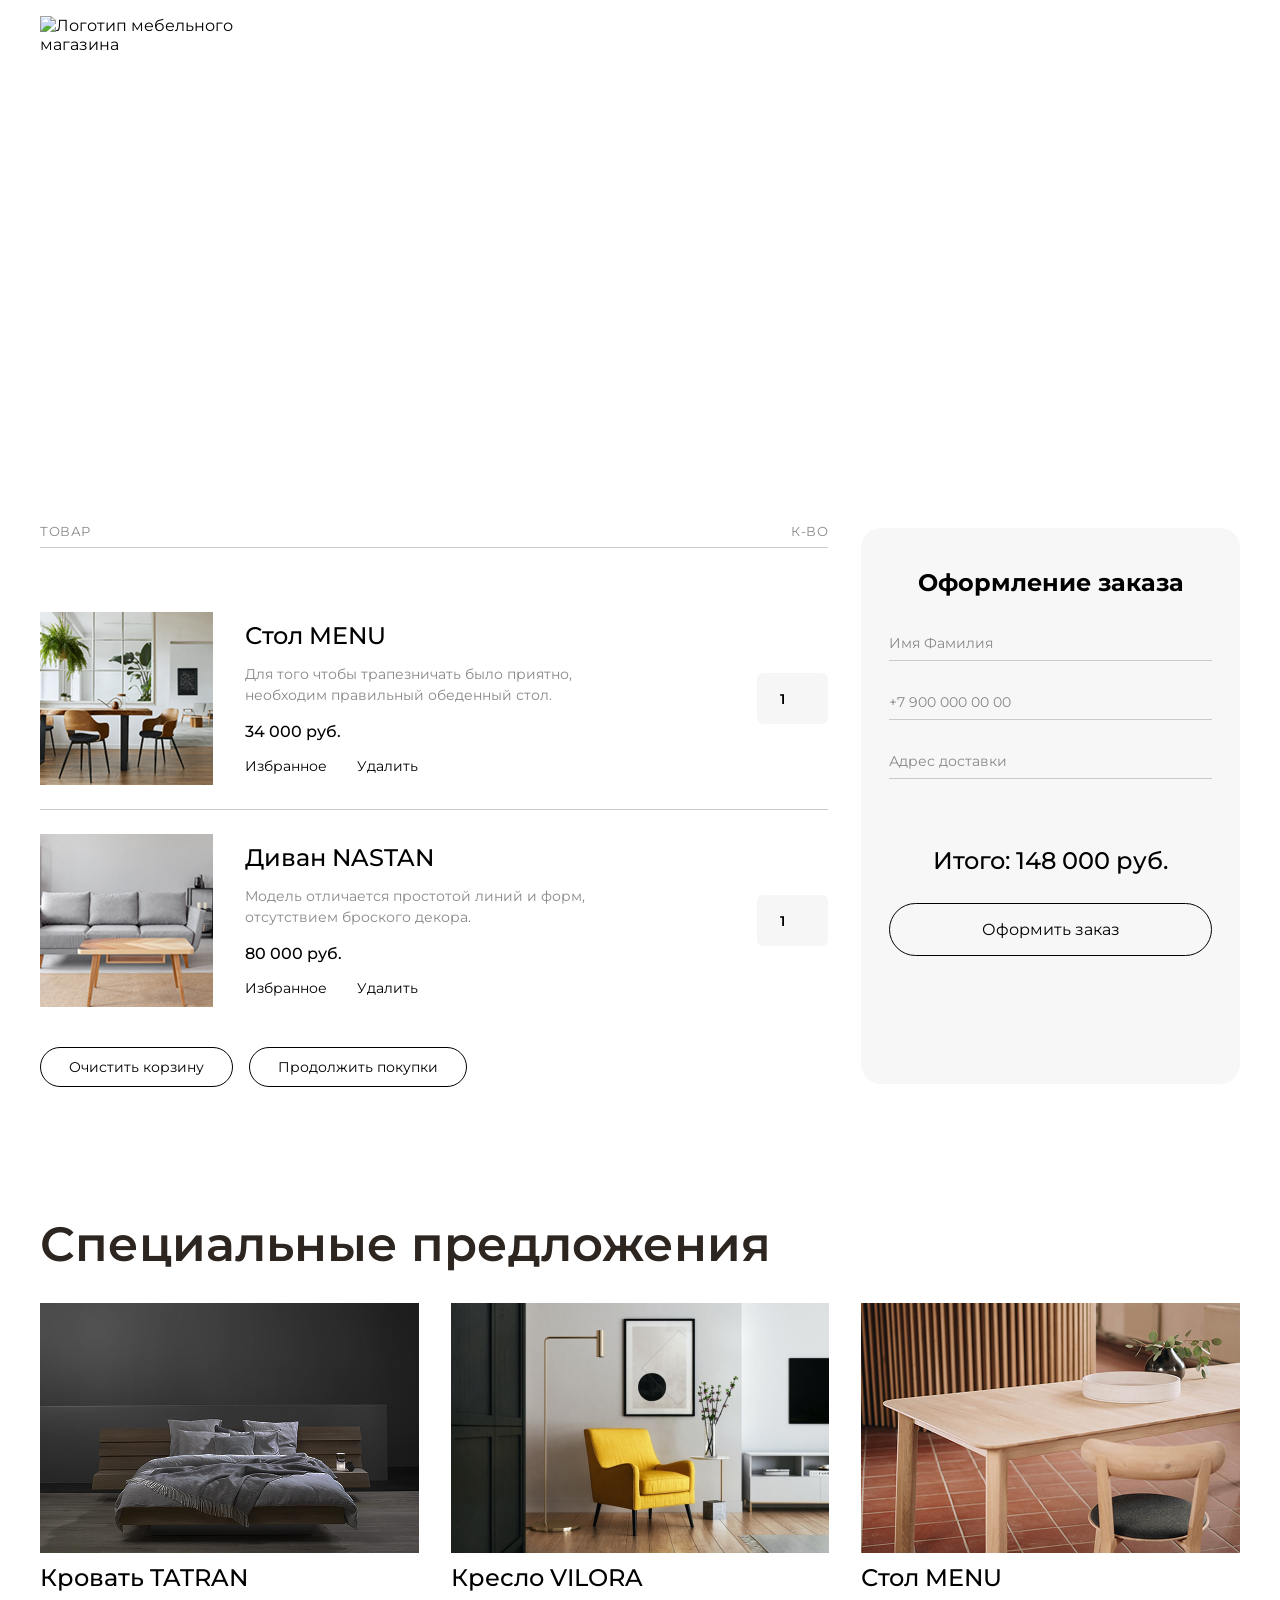
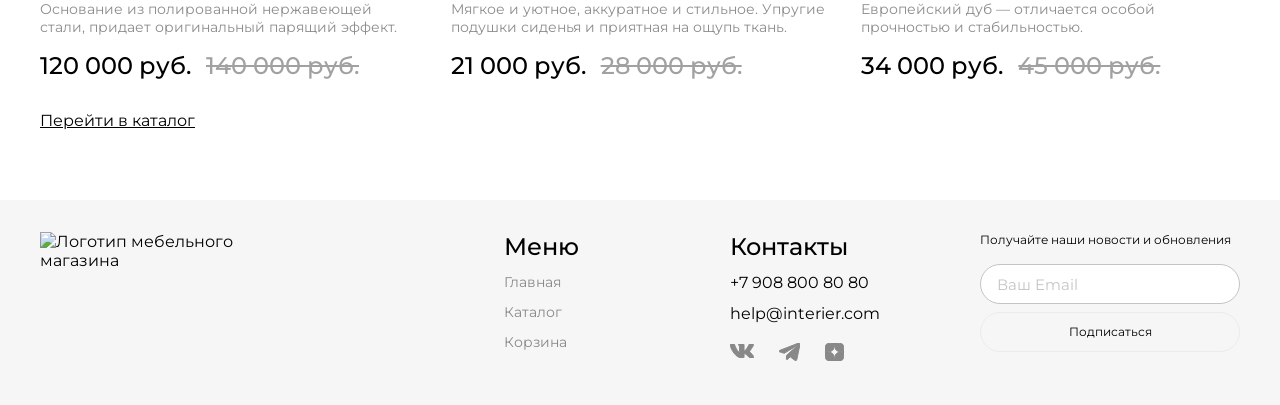
==== commit 8630403a: "Add files via upload" ====
--- a/card.html
+++ b/card.html
@@ -40,7 +40,7 @@
                             </defs>
                         </svg>
                     </a>
-                    <a href="Catalogg.html">
+                    <a href="catalog.html">
                         <svg width="20" height="20" viewBox="0 0 20 20" fill="none" xmlns="http://www.w3.org/2000/svg">
                             <rect width="4.57143" height="4.57143" fill="white" />
                             <rect y="7.31427" width="4.57143" height="4.57143" fill="white" />
@@ -80,7 +80,7 @@
                     <div class="checkout__items">
                         <article class="checkout__item">
                             <div class="checkout__item-image">
-                                <img src="Img/card-menu.jpg" alt="Стол MENU" class="checkout__img">
+                                <img src="img/card-menu.jpg" alt="card-menu" class="checkout__img">
                             </div>
                             <div class="checkout__item-content">
                                 <h3 class="checkout__item-title">Стол MENU</h3>
@@ -103,7 +103,7 @@
                         </article>
                         <article class="checkout__item">
                             <div class="checkout__item-image">
-                                <img src="Img/Диван-NASTAN.jpg" alt="Диван NASTAN" class="checkout__img">
+                                <img src="img/card-nastan.jpg" alt="card-nastan.jpg" class="checkout__img">
                             </div>
                             <div class="checkout__item-content">
                                 <h3 class="checkout__item-title">Диван NASTAN</h3>
@@ -150,31 +150,31 @@
             <div class="products-grid-layout">
                 <article class="product-card-item">
                     <div class="product-img-container">
-                        <img src="Img/Люстра.jpg" alt="Люстра VODA" class="product-img">
-                    </div>
-                    <h3 class="product-card-title">Люстра VODA</h3>
+                        <img src="img/tatran.jpg" alt="tatran" class="product-img">
+                    </div>
+                    <h3 class="product-card-title">Кровать TATRAN</h3>
                     <p class="product-card-text">Основание из полированной нержавеющей стали, придает оригинальный парящий эффект.</p>
                     <div class="price-card-prices">
-                        <span class="price-now">45 000 руб.</span>
-                        <span class="price-before">67 000 руб.</span>
+                        <span class="price-now">120 000 руб.</span>
+                        <span class="price-before">140 000 руб.</span>
                     </div>
                 </article>
                 <article class="product-card-item">
                     <div class="product-img-container">
-                        <img src="Img/Диван-Ronald.jpg" alt="Диван RONALD" class="product-img">
-                    </div>
-                    <h3 class="product-card-title">Диван RONALD</h3>
-                    <p class="product-card-text">Комфортный и мягкий диван для современной гостиной.</p>
+                        <img src="img/chair-vilora.jpg" alt="chair-vilora" class="product-img">
+                    </div>
+                    <h3 class="product-card-title">Кресло VILORA</h3>
+                    <p class="product-card-text">Мягкое и уютное, аккуратное и стильное. Упругие подушки сиденья и приятная на ощупь ткань.</p>
                     <div class="price-card-prices">
-                        <span class="price-now">156 000 руб.</span>
-                        <span class="price-before">190 000 руб.</span>
+                        <span class="price-now">21 000 руб.</span>
+                        <span class="price-before">28 000 руб.</span>
                     </div>
                 </article>
                 <article class="product-card-item">
                     <div class="product-img-container">
-                        <img src="Img/Комод-Vend.jpg" alt="Комод VEND" class="product-img">
-                    </div>
-                    <h3 class="product-card-title">Комод VEND</h3>
+                        <img src="img/menu.jpg" alt="menu" class="product-img">
+                    </div>
+                    <h3 class="product-card-title">Стол MENU</h3>
                     <p class="product-card-text">Европейский дуб — отличается особой прочностью и стабильностью.</p>
                     <div class="price-card-prices">
                         <span class="price-now">34 000 руб.</span>
--- a/style.css
+++ b/style.css
@@ -1000,8 +1000,6 @@
 }
 
 .card__image {
-  width: 100%;
-  height: 100%;
   -o-object-fit: cover;
   object-fit: cover;
   display: block;
@@ -1745,7 +1743,6 @@
   html body section.promo .promo__title {
     position: absolute;
     width: auto;
-    max-width: 343px;
     left: 16px;
     right: 16px;
     top: 118px;
@@ -1756,7 +1753,6 @@
   html body section.promo .promo__text {
     position: absolute;
     width: auto;
-    max-width: 343px;
     left: 16px;
     right: 16px;
     top: 311px;
@@ -1768,7 +1764,6 @@
     position: absolute;
     width: -moz-max-content;
     width: max-content;
-    max-width: 343px;
     left: 50%;
     transform: translateX(-50%);
     top: 359px;
@@ -1795,7 +1790,6 @@
   }
   body .category-tile {
     width: 100%;
-    max-width: 343px;
     position: relative;
   }
   body .tile-large {
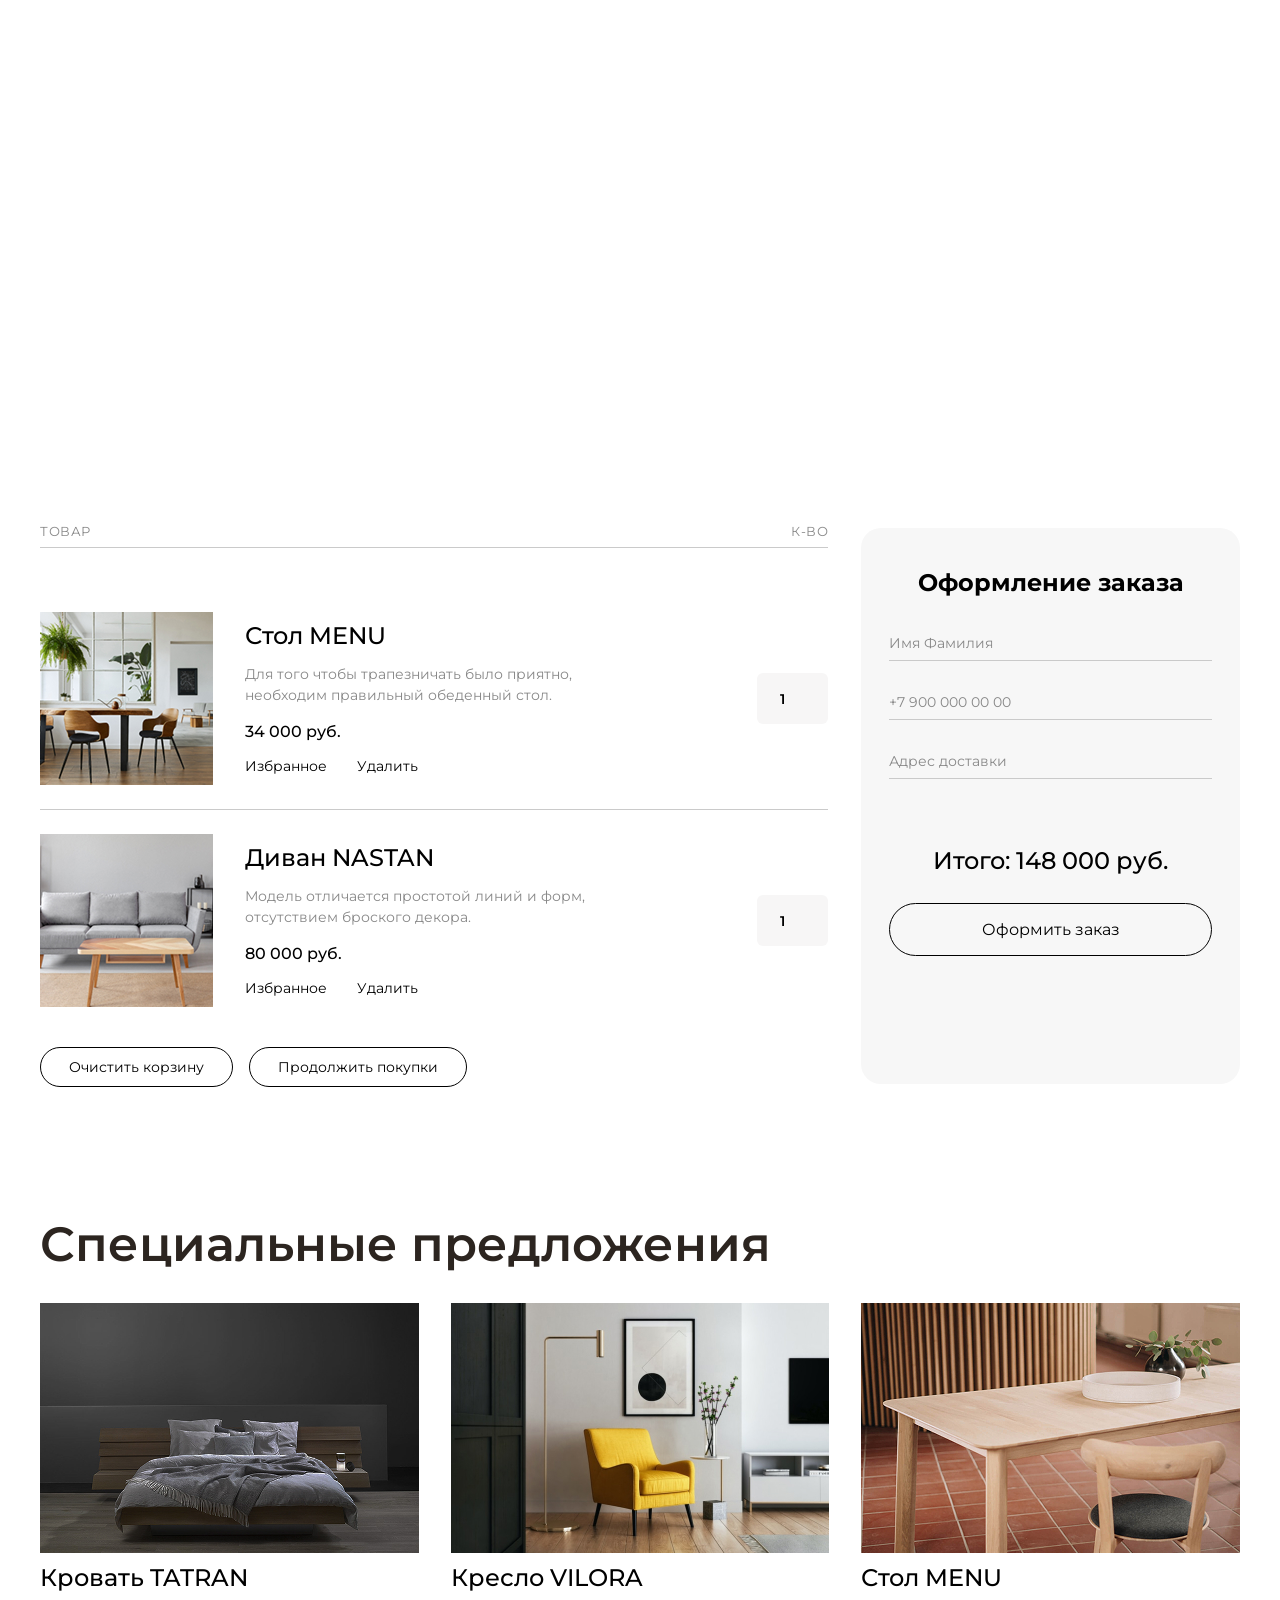
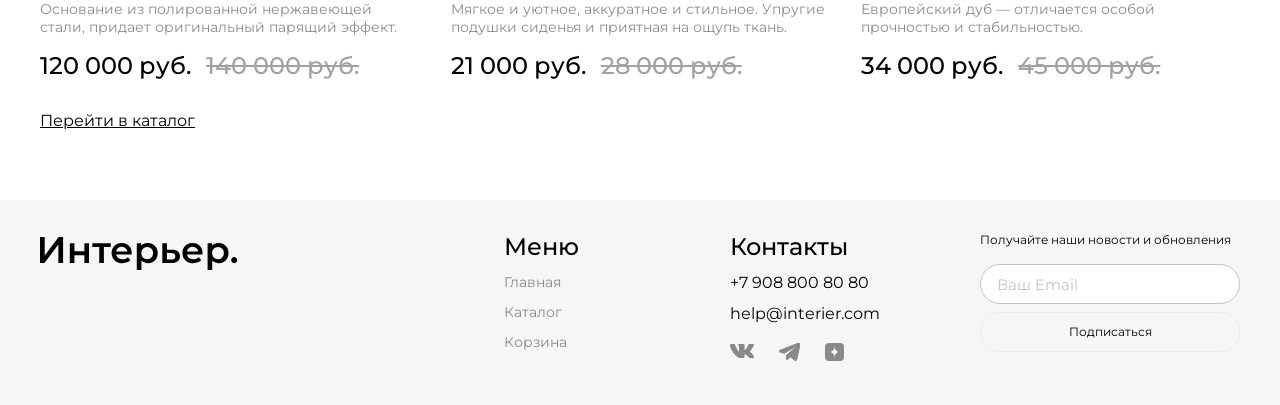
==== commit afe26031: "Add files via upload" ====
--- a/card.html
+++ b/card.html
@@ -14,7 +14,7 @@
         <div class="container">
             <div class="header__content">
                 <a class="logo" href="index.html">
-                    <img class="logo-image" src="Img/logo.svg" alt="Логотип мебельного магазина">
+                    <img class="logo-image" src="img/logo.svg" alt="Логотип мебельного магазина">
                 </a>
                 <input placeholder="Поиск" class="header__input" type="text" aria-label="Поиск товаров">
                 <nav class="nav" aria-label="Основное меню">
@@ -190,7 +190,7 @@
     <footer class="footer">
         <div class="footer__center container">
             <a class="footer__logo-link" href="index.html">
-                <img class="logo-image" src="Img/logo-footer.svg" alt="Логотип мебельного магазина">
+                <img class="logo-image" src="img/logo-footer.svg" alt="Логотип мебельного магазина">
             </a>
             <div class="footer__content">
                 <div class="footer__info">
